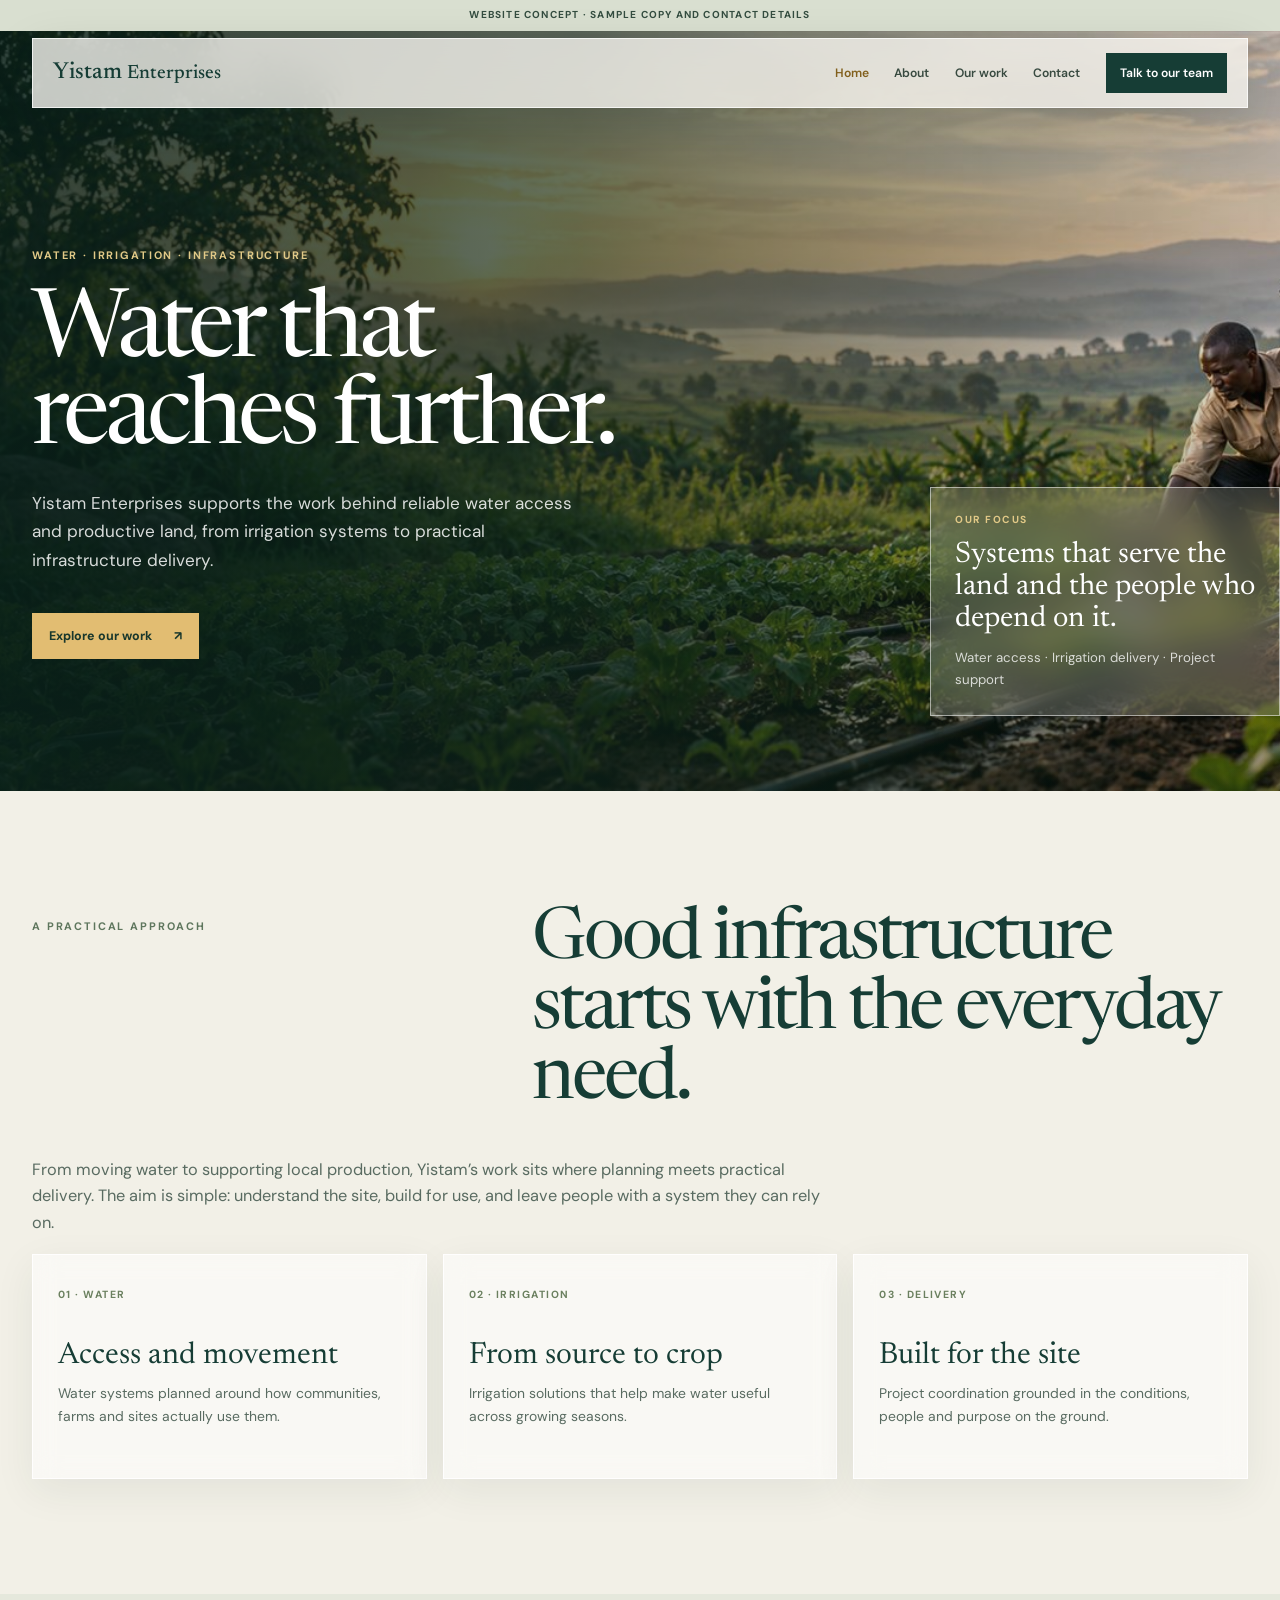
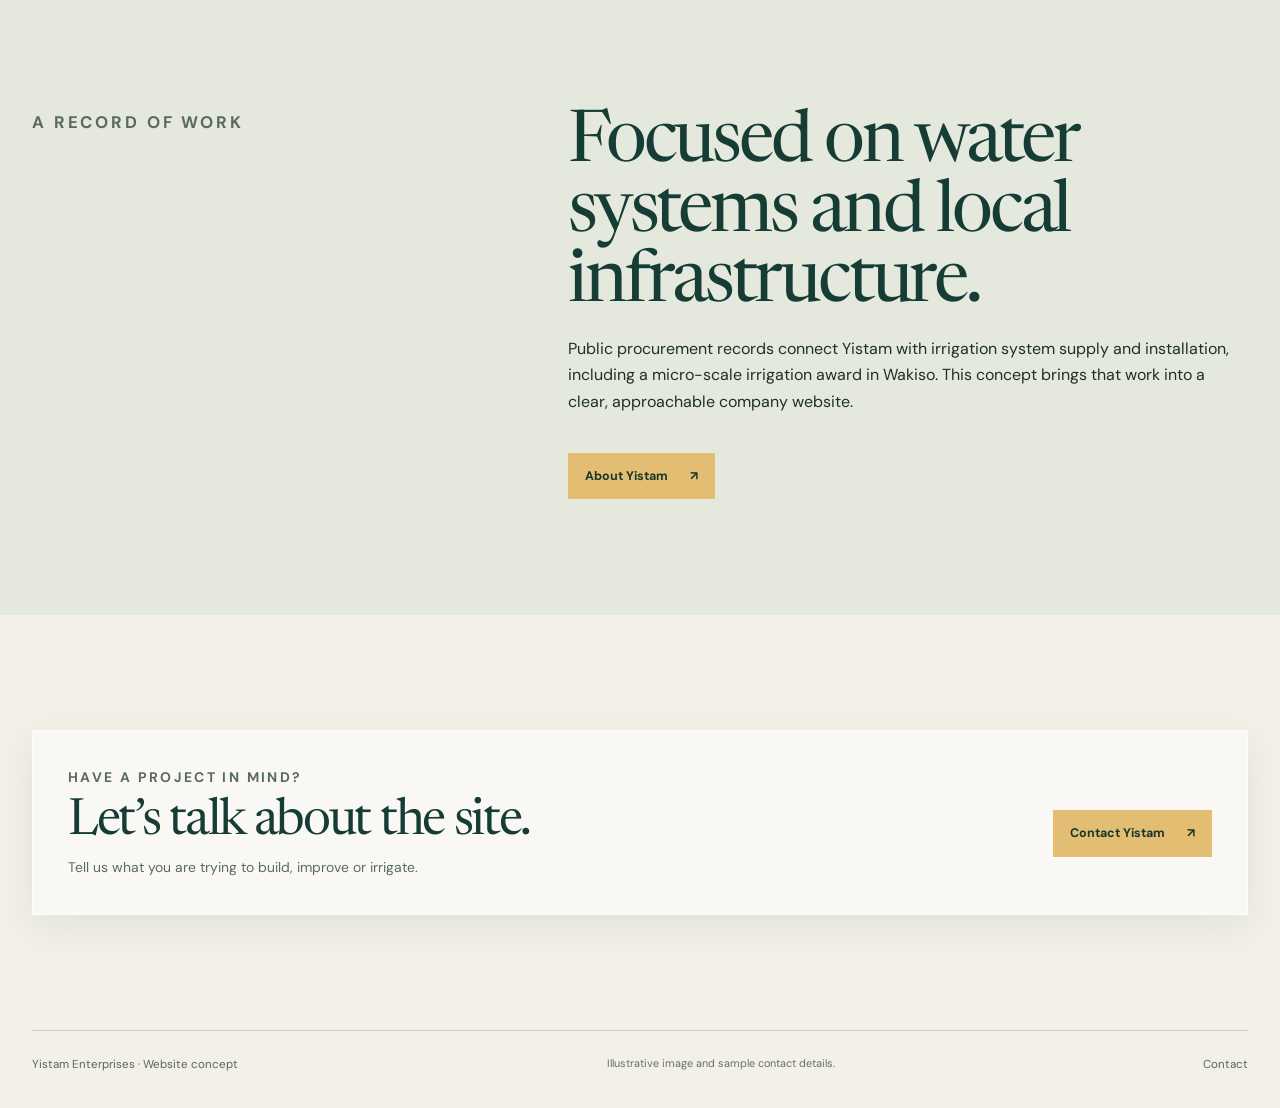
==== index.html @ 5ae100fd "Create standalone website concept" ====
<!doctype html><html lang="en"><head><meta charset="utf-8"><meta name="viewport" content="width=device-width,initial-scale=1"><meta name="theme-color" content="#163d35"><title>Yistam Enterprises | Water, works and irrigation</title><meta name="description" content="Yistam Enterprises works across water access, irrigation and infrastructure delivery in Uganda."><link rel="stylesheet" href="style.css"></head><body><div class="sample-strip">Website concept · sample copy and contact details</div><header class="site-header"><div class="wrap nav"><a class="brand" href="index.html">Yistam <small>Enterprises</small></a><nav class="nav-links" aria-label="Main navigation"><a aria-current="page" href="index.html">Home</a><a href="about.html">About</a><a href="work.html">Our work</a><a href="contact.html">Contact</a><a class="nav-cta" href="contact.html">Talk to our team</a></nav></div></header><main><section class="hero"><img src="images/hero.jpg" alt="Solar powered irrigation pump and crop rows in a rural Ugandan landscape"><div class="wrap" style="display:contents"><div class="hero-copy wrap"><p class="eyebrow">Water · Irrigation · Infrastructure</p><h1>Water that reaches further.</h1><p class="hero-lead">Yistam Enterprises supports the work behind reliable water access and productive land, from irrigation systems to practical infrastructure delivery.</p><a class="button" href="work.html">Explore our work <span aria-hidden="true">↗</span></a></div><aside class="hero-aside"><span>Our focus</span><strong>Systems that serve the land and the people who depend on it.</strong><p>Water access · Irrigation delivery · Project support</p></aside></div></section><section class="section"><div class="wrap"><div class="section-heading"><p class="label">A practical approach</p><h2>Good infrastructure starts with the everyday need.</h2></div><p class="section-copy">From moving water to supporting local production, Yistam’s work sits where planning meets practical delivery. The aim is simple: understand the site, build for use, and leave people with a system they can rely on.</p><div class="capabilities"><article class="glass-card"><small>01 · Water</small><h3>Access and movement</h3><p>Water systems planned around how communities, farms and sites actually use them.</p></article><article class="glass-card"><small>02 · Irrigation</small><h3>From source to crop</h3><p>Irrigation solutions that help make water useful across growing seasons.</p></article><article class="glass-card"><small>03 · Delivery</small><h3>Built for the site</h3><p>Project coordination grounded in the conditions, people and purpose on the ground.</p></article></div></div></section><section class="section band"><div class="wrap split"><p class="label">A record of work</p><div><h2>Focused on water systems and local infrastructure.</h2><p>Public procurement records connect Yistam with irrigation system supply and installation, including a micro-scale irrigation award in Wakiso. This concept brings that work into a clear, approachable company website.</p><a class="button" href="about.html">About Yistam <span aria-hidden="true">↗</span></a></div></div></section><section class="section"><div class="wrap contact-panel"><div><p class="label">Have a project in mind?</p><h2>Let’s talk about the site.</h2><p>Tell us what you are trying to build, improve or irrigate.</p></div><a class="button" href="contact.html">Contact Yistam <span aria-hidden="true">↗</span></a></div></section></main><footer class="wrap footer"><span>Yistam Enterprises · Website concept</span><span class="fiction-note">Illustrative image and sample contact details.</span><a href="contact.html">Contact</a></footer></body></html>
---- style.css ----
@import url('https://fonts.googleapis.com/css2?family=DM+Sans:wght@400;500;600;700&family=Newsreader:opsz,wght@6..72,400;6..72,500;6..72,600&display=swap');
:root{--forest:#163d35;--pine:#204e43;--moss:#a3b091;--ochre:#d3a24b;--paper:#f2f0e7;--white:rgba(250,249,244,.78);--ink:#1e302b;--muted:#596b61;--serif:'Newsreader',Georgia,serif;--sans:'DM Sans',Arial,sans-serif;--max:1320px}*{box-sizing:border-box}html{scroll-behavior:smooth}body{margin:0;background:var(--paper);color:var(--ink);font:400 16px/1.65 var(--sans)}a{color:inherit}img{display:block;width:100%;height:100%;object-fit:cover}.wrap{width:min(var(--max),calc(100% - 64px));margin:auto}.sample-strip{padding:7px 5vw;background:#d9dfd0;color:#344d40;text-align:center;font-size:.63rem;font-weight:700;letter-spacing:.12em;text-transform:uppercase}.site-header{position:absolute;z-index:10;top:38px;left:0;right:0}.nav{display:flex;align-items:center;justify-content:space-between;gap:28px;padding:14px 20px;background:rgba(250,249,244,.78);border:1px solid rgba(255,255,255,.74);box-shadow:0 16px 50px rgba(14,44,35,.14);backdrop-filter:blur(18px);-webkit-backdrop-filter:blur(18px)}.brand{font:500 1.45rem/1 var(--serif);color:var(--forest);text-decoration:none;white-space:nowrap}.nav-links{display:flex;align-items:center;gap:clamp(16px,2vw,30px)}.nav-links a{font-size:.76rem;font-weight:600;text-decoration:none;color:#384a40}.nav-links a[aria-current=page]{color:#82601d}.nav-links .nav-cta{padding:10px 14px;background:var(--forest);color:#fff}.hero{position:relative;min-height:760px;display:grid;grid-template-columns:minmax(0,1fr) minmax(300px,.72fr);align-items:end;gap:7vw;padding:160px 0 75px;color:white;background:#1d392e;overflow:hidden}.hero>img{position:absolute;inset:0;z-index:0}.hero:after{content:'';position:absolute;inset:0;z-index:1;background:linear-gradient(90deg,rgba(10,34,27,.83) 0%,rgba(15,39,29,.64) 45%,rgba(9,28,20,.1) 100%),linear-gradient(0deg,rgba(6,27,21,.35),transparent 55%)}.hero-copy,.hero-aside{position:relative;z-index:2}.eyebrow,.label{margin:0;font-size:.68rem;font-weight:700;letter-spacing:.17em;text-transform:uppercase;color:#e1c987}.hero h1{max-width:760px;margin:25px 0;font:400 clamp(3.6rem,7.4vw,7.5rem)/.92 var(--serif);letter-spacing:-.052em}.hero h1 em{color:#e2c27d;font-weight:400}.hero-lead{max-width:540px;color:rgba(255,255,255,.84);font-size:1.07rem}.hero-aside{justify-self:end;width:min(100%,350px);padding:24px;background:rgba(249,248,241,.17);border:1px solid rgba(255,255,255,.52);box-shadow:0 18px 55px rgba(0,0,0,.18);backdrop-filter:blur(19px);-webkit-backdrop-filter:blur(19px)}.hero-aside span{display:block;color:#e1c987;font-size:.64rem;font-weight:700;letter-spacing:.15em;text-transform:uppercase}.hero-aside strong{display:block;margin:11px 0;font:400 1.85rem/1.08 var(--serif)}.hero-aside p{margin:0;color:rgba(255,255,255,.79);font-size:.83rem}.button{display:inline-flex;align-items:center;gap:22px;margin-top:22px;padding:13px 17px;background:#e2bd72;color:#18372c;text-decoration:none;font-size:.78rem;font-weight:700}.section{padding:clamp(76px,9vw,120px) 0}.section-heading{display:grid;grid-template-columns:.7fr 1.3fr;gap:9vw;align-items:start;margin-bottom:40px}.section-heading .label{padding-top:12px;color:#5e765d}.section-heading h2,.section h2{margin:0;color:var(--forest);font:400 clamp(2.8rem,5.6vw,5.8rem)/.98 var(--serif);letter-spacing:-.045em}.section-copy{max-width:800px;color:var(--muted);font-size:1.02rem}.capabilities{display:grid;grid-template-columns:repeat(3,1fr);gap:16px}.glass-card{min-height:225px;padding:25px;background:rgba(255,255,255,.56);border:1px solid rgba(255,255,255,.86);box-shadow:0 12px 38px rgba(32,62,47,.07);backdrop-filter:blur(14px);-webkit-backdrop-filter:blur(14px)}.glass-card small{color:#6b805f;font-size:.65rem;font-weight:700;letter-spacing:.14em;text-transform:uppercase}.glass-card h3{margin:35px 0 11px;color:var(--forest);font:400 1.9rem/1 var(--serif)}.glass-card p{margin:0;color:var(--muted);font-size:.87rem}.band{background:#e5e8dc}.split{display:grid;grid-template-columns:.75fr 1.25fr;gap:10vw;align-items:start}.split>p{max-width:700px;color:var(--muted);font-size:1.05rem}.project-row{display:grid;grid-template-columns:120px 1fr auto;gap:28px;align-items:center;padding:25px 0;border-top:1px solid #bfc8b9}.project-row:last-child{border-bottom:1px solid #bfc8b9}.project-row .label{color:#6a7f5d}.project-row h3{margin:0;color:var(--forest);font:400 2rem/1 var(--serif)}.project-row p{margin:6px 0 0;color:var(--muted);font-size:.85rem}.project-row strong{font-size:.7rem;letter-spacing:.11em;text-transform:uppercase;color:#726034}.contact-panel{display:grid;grid-template-columns:1fr auto;gap:30px;align-items:center;padding:35px;background:rgba(255,255,255,.56);border:1px solid rgba(255,255,255,.85);box-shadow:0 12px 38px rgba(32,62,47,.07);backdrop-filter:blur(14px);-webkit-backdrop-filter:blur(14px)}.contact-panel h2{margin:8px 0;font:400 clamp(2.5rem,4vw,4rem)/1 var(--serif);color:var(--forest)}.contact-panel p{margin:0;color:var(--muted);font-size:.87rem}.contact-lines{display:grid;gap:8px;text-align:right;font-size:.82rem}.contact-lines a{text-decoration:none}.footer{display:flex;justify-content:space-between;gap:24px;padding:24px 0 34px;border-top:1px solid #c9d0c2;color:#58665b;font-size:.72rem}.footer a{text-decoration:none}.page-hero{padding:180px 0 80px;background:linear-gradient(120deg,#183b31,#71805f);color:white}.page-hero h1{max-width:850px;margin:18px 0;font:400 clamp(3.3rem,6.5vw,6.4rem)/.94 var(--serif);letter-spacing:-.05em}.page-hero p:last-child{max-width:700px;color:rgba(255,255,255,.83)}.fiction-note{color:#657268;font-size:.68rem}.nav:focus-within,.button:focus-visible,a:focus-visible{outline:3px solid var(--ochre);outline-offset:4px}@media(max-width:820px){.wrap{width:min(100% - 36px,var(--max))}.site-header{top:30px}.nav{align-items:flex-start;flex-direction:column;gap:12px}.nav-links{width:100%;gap:17px;flex-wrap:wrap}.nav-links a{font-size:.7rem}.nav-links .nav-cta{margin-left:auto}.hero{min-height:820px;grid-template-columns:1fr;align-content:end;gap:24px;padding:185px 0 45px}.hero h1{font-size:clamp(3.5rem,12vw,5.9rem)}.hero-aside{justify-self:start;width:min(100%,460px)}.section-heading,.split{grid-template-columns:1fr;gap:18px}.capabilities{grid-template-columns:1fr}.glass-card{min-height:180px}.glass-card h3{margin-top:22px}.project-row{grid-template-columns:80px 1fr;gap:16px}.project-row>strong{grid-column:2}.contact-panel{grid-template-columns:1fr}.contact-lines{text-align:left}.footer{flex-direction:column;gap:9px}}@media(prefers-reduced-motion:reduce){html{scroll-behavior:auto}*{animation:none!important;transition:none!important}}
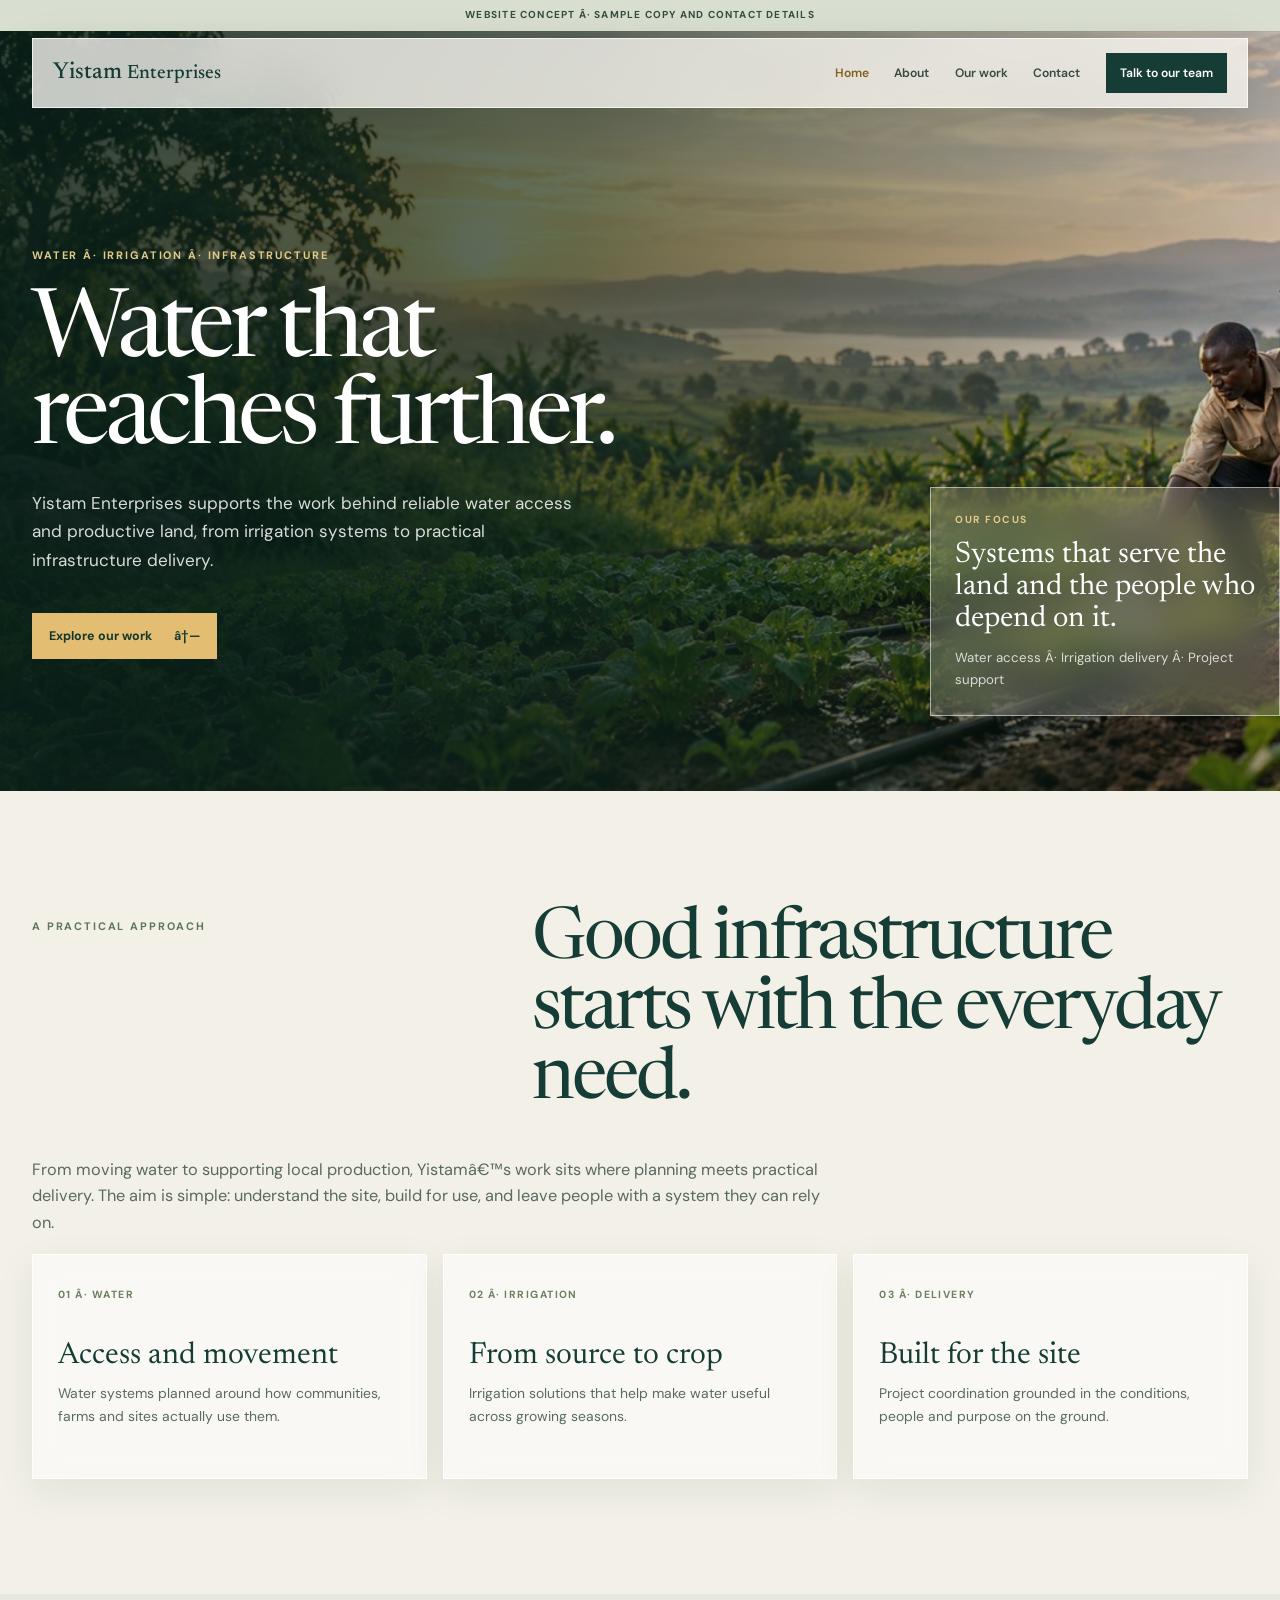
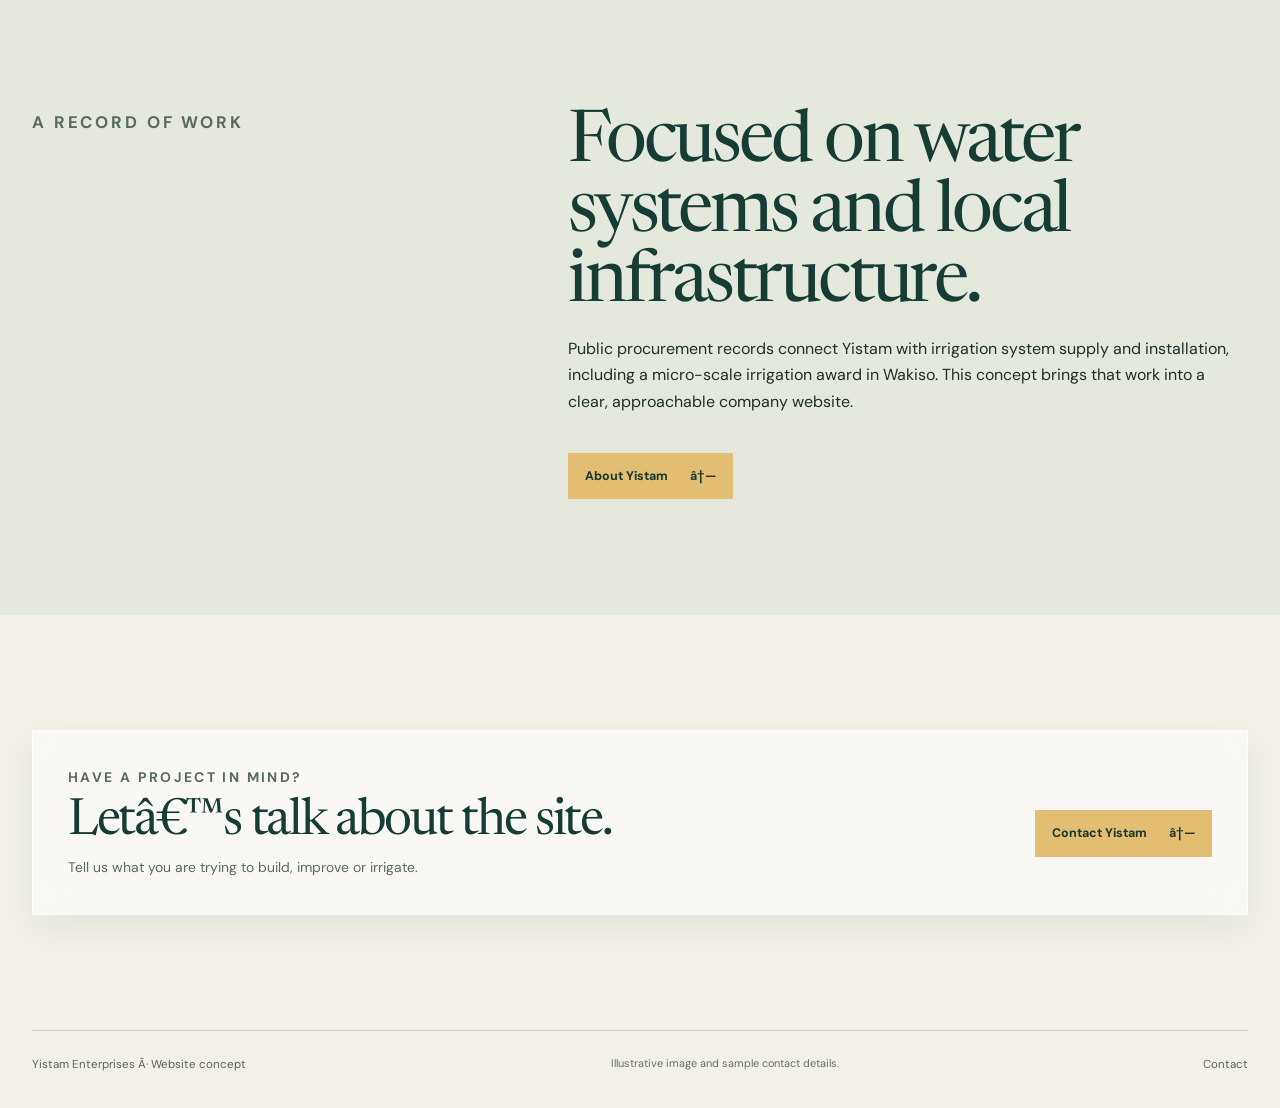
==== commit 33c61dc6: "Remove concept sample banner" ====
--- a/index.html
+++ b/index.html
@@ -1 +1 @@
-<!doctype html><html lang="en"><head><meta charset="utf-8"><meta name="viewport" content="width=device-width,initial-scale=1"><meta name="theme-color" content="#163d35"><title>Yistam Enterprises | Water, works and irrigation</title><meta name="description" content="Yistam Enterprises works across water access, irrigation and infrastructure delivery in Uganda."><link rel="stylesheet" href="style.css"></head><body><div class="sample-strip">Website concept · sample copy and contact details</div><header class="site-header"><div class="wrap nav"><a class="brand" href="index.html">Yistam <small>Enterprises</small></a><nav class="nav-links" aria-label="Main navigation"><a aria-current="page" href="index.html">Home</a><a href="about.html">About</a><a href="work.html">Our work</a><a href="contact.html">Contact</a><a class="nav-cta" href="contact.html">Talk to our team</a></nav></div></header><main><section class="hero"><img src="images/hero.jpg" alt="Solar powered irrigation pump and crop rows in a rural Ugandan landscape"><div class="wrap" style="display:contents"><div class="hero-copy wrap"><p class="eyebrow">Water · Irrigation · Infrastructure</p><h1>Water that reaches further.</h1><p class="hero-lead">Yistam Enterprises supports the work behind reliable water access and productive land, from irrigation systems to practical infrastructure delivery.</p><a class="button" href="work.html">Explore our work <span aria-hidden="true">↗</span></a></div><aside class="hero-aside"><span>Our focus</span><strong>Systems that serve the land and the people who depend on it.</strong><p>Water access · Irrigation delivery · Project support</p></aside></div></section><section class="section"><div class="wrap"><div class="section-heading"><p class="label">A practical approach</p><h2>Good infrastructure starts with the everyday need.</h2></div><p class="section-copy">From moving water to supporting local production, Yistam’s work sits where planning meets practical delivery. The aim is simple: understand the site, build for use, and leave people with a system they can rely on.</p><div class="capabilities"><article class="glass-card"><small>01 · Water</small><h3>Access and movement</h3><p>Water systems planned around how communities, farms and sites actually use them.</p></article><article class="glass-card"><small>02 · Irrigation</small><h3>From source to crop</h3><p>Irrigation solutions that help make water useful across growing seasons.</p></article><article class="glass-card"><small>03 · Delivery</small><h3>Built for the site</h3><p>Project coordination grounded in the conditions, people and purpose on the ground.</p></article></div></div></section><section class="section band"><div class="wrap split"><p class="label">A record of work</p><div><h2>Focused on water systems and local infrastructure.</h2><p>Public procurement records connect Yistam with irrigation system supply and installation, including a micro-scale irrigation award in Wakiso. This concept brings that work into a clear, approachable company website.</p><a class="button" href="about.html">About Yistam <span aria-hidden="true">↗</span></a></div></div></section><section class="section"><div class="wrap contact-panel"><div><p class="label">Have a project in mind?</p><h2>Let’s talk about the site.</h2><p>Tell us what you are trying to build, improve or irrigate.</p></div><a class="button" href="contact.html">Contact Yistam <span aria-hidden="true">↗</span></a></div></section></main><footer class="wrap footer"><span>Yistam Enterprises · Website concept</span><span class="fiction-note">Illustrative image and sample contact details.</span><a href="contact.html">Contact</a></footer></body></html>
+﻿<!doctype html><html lang="en"><head><meta charset="utf-8"><meta name="viewport" content="width=device-width,initial-scale=1"><meta name="theme-color" content="#163d35"><title>Yistam Enterprises | Water, works and irrigation</title><meta name="description" content="Yistam Enterprises works across water access, irrigation and infrastructure delivery in Uganda."><link rel="stylesheet" href="style.css"></head><body><div class="sample-strip">Website concept Â· sample copy and contact details</div><header class="site-header"><div class="wrap nav"><a class="brand" href="index.html">Yistam <small>Enterprises</small></a><nav class="nav-links" aria-label="Main navigation"><a aria-current="page" href="index.html">Home</a><a href="about.html">About</a><a href="work.html">Our work</a><a href="contact.html">Contact</a><a class="nav-cta" href="contact.html">Talk to our team</a></nav></div></header><main><section class="hero"><img src="images/hero.jpg" alt="Solar powered irrigation pump and crop rows in a rural Ugandan landscape"><div class="wrap" style="display:contents"><div class="hero-copy wrap"><p class="eyebrow">Water Â· Irrigation Â· Infrastructure</p><h1>Water that reaches further.</h1><p class="hero-lead">Yistam Enterprises supports the work behind reliable water access and productive land, from irrigation systems to practical infrastructure delivery.</p><a class="button" href="work.html">Explore our work <span aria-hidden="true">â†—</span></a></div><aside class="hero-aside"><span>Our focus</span><strong>Systems that serve the land and the people who depend on it.</strong><p>Water access Â· Irrigation delivery Â· Project support</p></aside></div></section><section class="section"><div class="wrap"><div class="section-heading"><p class="label">A practical approach</p><h2>Good infrastructure starts with the everyday need.</h2></div><p class="section-copy">From moving water to supporting local production, Yistamâ€™s work sits where planning meets practical delivery. The aim is simple: understand the site, build for use, and leave people with a system they can rely on.</p><div class="capabilities"><article class="glass-card"><small>01 Â· Water</small><h3>Access and movement</h3><p>Water systems planned around how communities, farms and sites actually use them.</p></article><article class="glass-card"><small>02 Â· Irrigation</small><h3>From source to crop</h3><p>Irrigation solutions that help make water useful across growing seasons.</p></article><article class="glass-card"><small>03 Â· Delivery</small><h3>Built for the site</h3><p>Project coordination grounded in the conditions, people and purpose on the ground.</p></article></div></div></section><section class="section band"><div class="wrap split"><p class="label">A record of work</p><div><h2>Focused on water systems and local infrastructure.</h2><p>Public procurement records connect Yistam with irrigation system supply and installation, including a micro-scale irrigation award in Wakiso. This concept brings that work into a clear, approachable company website.</p><a class="button" href="about.html">About Yistam <span aria-hidden="true">â†—</span></a></div></div></section><section class="section"><div class="wrap contact-panel"><div><p class="label">Have a project in mind?</p><h2>Letâ€™s talk about the site.</h2><p>Tell us what you are trying to build, improve or irrigate.</p></div><a class="button" href="contact.html">Contact Yistam <span aria-hidden="true">â†—</span></a></div></section></main><footer class="wrap footer"><span>Yistam Enterprises Â· Website concept</span><span class="fiction-note">Illustrative image and sample contact details.</span><a href="contact.html">Contact</a></footer></body></html>
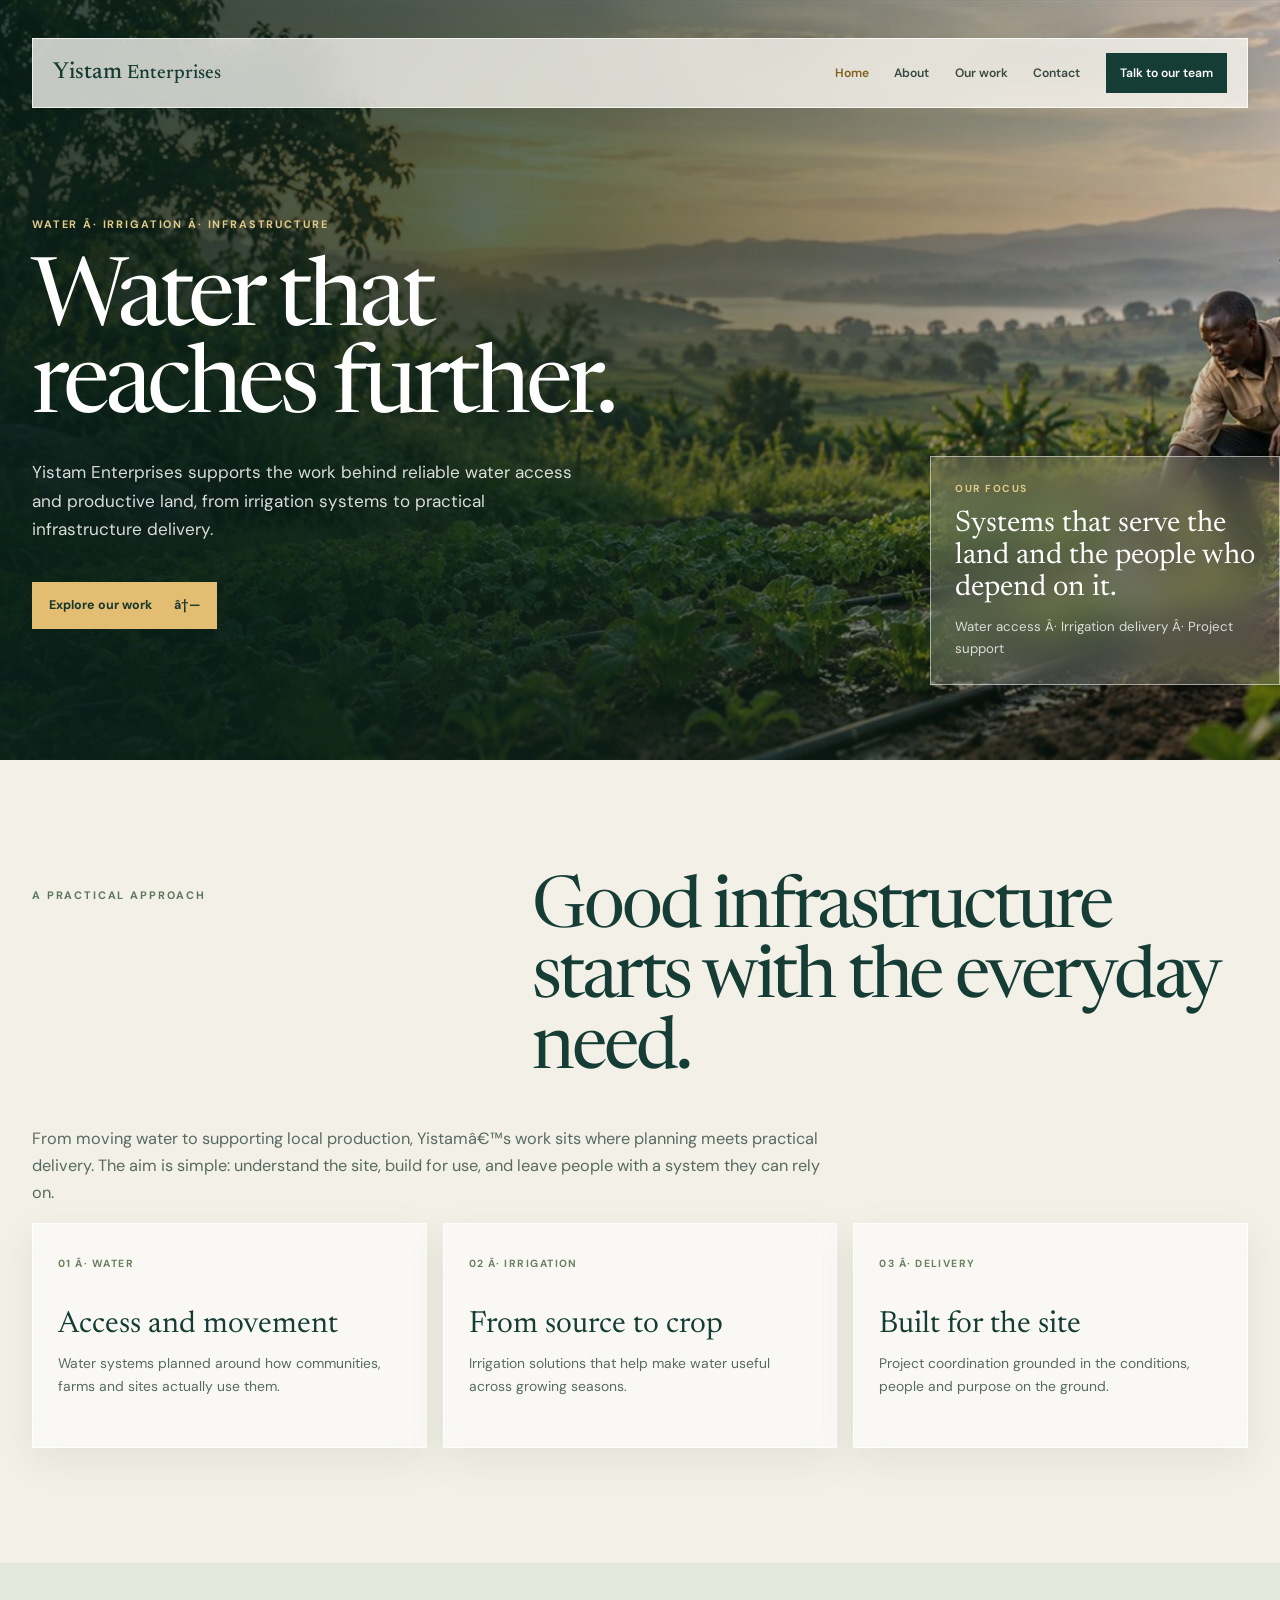
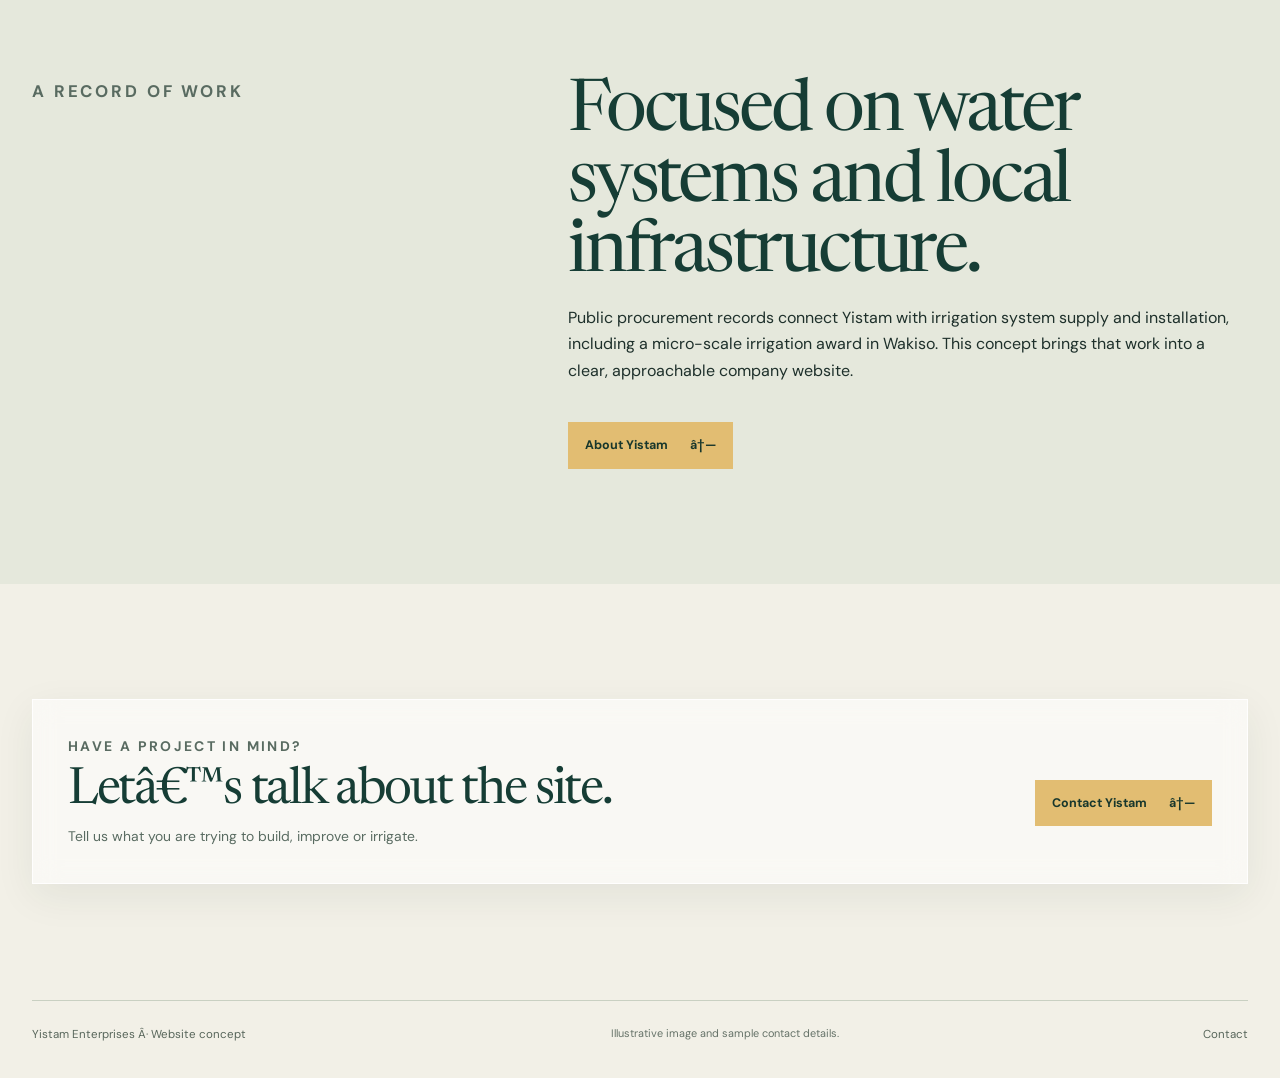
==== commit eac9072a: "Remove sample banner from site" ====
--- a/index.html
+++ b/index.html
@@ -1 +1 @@
-﻿<!doctype html><html lang="en"><head><meta charset="utf-8"><meta name="viewport" content="width=device-width,initial-scale=1"><meta name="theme-color" content="#163d35"><title>Yistam Enterprises | Water, works and irrigation</title><meta name="description" content="Yistam Enterprises works across water access, irrigation and infrastructure delivery in Uganda."><link rel="stylesheet" href="style.css"></head><body><div class="sample-strip">Website concept Â· sample copy and contact details</div><header class="site-header"><div class="wrap nav"><a class="brand" href="index.html">Yistam <small>Enterprises</small></a><nav class="nav-links" aria-label="Main navigation"><a aria-current="page" href="index.html">Home</a><a href="about.html">About</a><a href="work.html">Our work</a><a href="contact.html">Contact</a><a class="nav-cta" href="contact.html">Talk to our team</a></nav></div></header><main><section class="hero"><img src="images/hero.jpg" alt="Solar powered irrigation pump and crop rows in a rural Ugandan landscape"><div class="wrap" style="display:contents"><div class="hero-copy wrap"><p class="eyebrow">Water Â· Irrigation Â· Infrastructure</p><h1>Water that reaches further.</h1><p class="hero-lead">Yistam Enterprises supports the work behind reliable water access and productive land, from irrigation systems to practical infrastructure delivery.</p><a class="button" href="work.html">Explore our work <span aria-hidden="true">â†—</span></a></div><aside class="hero-aside"><span>Our focus</span><strong>Systems that serve the land and the people who depend on it.</strong><p>Water access Â· Irrigation delivery Â· Project support</p></aside></div></section><section class="section"><div class="wrap"><div class="section-heading"><p class="label">A practical approach</p><h2>Good infrastructure starts with the everyday need.</h2></div><p class="section-copy">From moving water to supporting local production, Yistamâ€™s work sits where planning meets practical delivery. The aim is simple: understand the site, build for use, and leave people with a system they can rely on.</p><div class="capabilities"><article class="glass-card"><small>01 Â· Water</small><h3>Access and movement</h3><p>Water systems planned around how communities, farms and sites actually use them.</p></article><article class="glass-card"><small>02 Â· Irrigation</small><h3>From source to crop</h3><p>Irrigation solutions that help make water useful across growing seasons.</p></article><article class="glass-card"><small>03 Â· Delivery</small><h3>Built for the site</h3><p>Project coordination grounded in the conditions, people and purpose on the ground.</p></article></div></div></section><section class="section band"><div class="wrap split"><p class="label">A record of work</p><div><h2>Focused on water systems and local infrastructure.</h2><p>Public procurement records connect Yistam with irrigation system supply and installation, including a micro-scale irrigation award in Wakiso. This concept brings that work into a clear, approachable company website.</p><a class="button" href="about.html">About Yistam <span aria-hidden="true">â†—</span></a></div></div></section><section class="section"><div class="wrap contact-panel"><div><p class="label">Have a project in mind?</p><h2>Letâ€™s talk about the site.</h2><p>Tell us what you are trying to build, improve or irrigate.</p></div><a class="button" href="contact.html">Contact Yistam <span aria-hidden="true">â†—</span></a></div></section></main><footer class="wrap footer"><span>Yistam Enterprises Â· Website concept</span><span class="fiction-note">Illustrative image and sample contact details.</span><a href="contact.html">Contact</a></footer></body></html>
+<!doctype html><html lang="en"><head><meta charset="utf-8"><meta name="viewport" content="width=device-width,initial-scale=1"><meta name="theme-color" content="#163d35"><title>Yistam Enterprises | Water, works and irrigation</title><meta name="description" content="Yistam Enterprises works across water access, irrigation and infrastructure delivery in Uganda."><link rel="stylesheet" href="style.css"></head><body><header class="site-header"><div class="wrap nav"><a class="brand" href="index.html">Yistam <small>Enterprises</small></a><nav class="nav-links" aria-label="Main navigation"><a aria-current="page" href="index.html">Home</a><a href="about.html">About</a><a href="work.html">Our work</a><a href="contact.html">Contact</a><a class="nav-cta" href="contact.html">Talk to our team</a></nav></div></header><main><section class="hero"><img src="images/hero.jpg" alt="Solar powered irrigation pump and crop rows in a rural Ugandan landscape"><div class="wrap" style="display:contents"><div class="hero-copy wrap"><p class="eyebrow">Water Â· Irrigation Â· Infrastructure</p><h1>Water that reaches further.</h1><p class="hero-lead">Yistam Enterprises supports the work behind reliable water access and productive land, from irrigation systems to practical infrastructure delivery.</p><a class="button" href="work.html">Explore our work <span aria-hidden="true">â†—</span></a></div><aside class="hero-aside"><span>Our focus</span><strong>Systems that serve the land and the people who depend on it.</strong><p>Water access Â· Irrigation delivery Â· Project support</p></aside></div></section><section class="section"><div class="wrap"><div class="section-heading"><p class="label">A practical approach</p><h2>Good infrastructure starts with the everyday need.</h2></div><p class="section-copy">From moving water to supporting local production, Yistamâ€™s work sits where planning meets practical delivery. The aim is simple: understand the site, build for use, and leave people with a system they can rely on.</p><div class="capabilities"><article class="glass-card"><small>01 Â· Water</small><h3>Access and movement</h3><p>Water systems planned around how communities, farms and sites actually use them.</p></article><article class="glass-card"><small>02 Â· Irrigation</small><h3>From source to crop</h3><p>Irrigation solutions that help make water useful across growing seasons.</p></article><article class="glass-card"><small>03 Â· Delivery</small><h3>Built for the site</h3><p>Project coordination grounded in the conditions, people and purpose on the ground.</p></article></div></div></section><section class="section band"><div class="wrap split"><p class="label">A record of work</p><div><h2>Focused on water systems and local infrastructure.</h2><p>Public procurement records connect Yistam with irrigation system supply and installation, including a micro-scale irrigation award in Wakiso. This concept brings that work into a clear, approachable company website.</p><a class="button" href="about.html">About Yistam <span aria-hidden="true">â†—</span></a></div></div></section><section class="section"><div class="wrap contact-panel"><div><p class="label">Have a project in mind?</p><h2>Letâ€™s talk about the site.</h2><p>Tell us what you are trying to build, improve or irrigate.</p></div><a class="button" href="contact.html">Contact Yistam <span aria-hidden="true">â†—</span></a></div></section></main><footer class="wrap footer"><span>Yistam Enterprises Â· Website concept</span><span class="fiction-note">Illustrative image and sample contact details.</span><a href="contact.html">Contact</a></footer></body></html>
--- a/style.css
+++ b/style.css
@@ -1,2 +1,2 @@
 @import url('https://fonts.googleapis.com/css2?family=DM+Sans:wght@400;500;600;700&family=Newsreader:opsz,wght@6..72,400;6..72,500;6..72,600&display=swap');
-:root{--forest:#163d35;--pine:#204e43;--moss:#a3b091;--ochre:#d3a24b;--paper:#f2f0e7;--white:rgba(250,249,244,.78);--ink:#1e302b;--muted:#596b61;--serif:'Newsreader',Georgia,serif;--sans:'DM Sans',Arial,sans-serif;--max:1320px}*{box-sizing:border-box}html{scroll-behavior:smooth}body{margin:0;background:var(--paper);color:var(--ink);font:400 16px/1.65 var(--sans)}a{color:inherit}img{display:block;width:100%;height:100%;object-fit:cover}.wrap{width:min(var(--max),calc(100% - 64px));margin:auto}.sample-strip{padding:7px 5vw;background:#d9dfd0;color:#344d40;text-align:center;font-size:.63rem;font-weight:700;letter-spacing:.12em;text-transform:uppercase}.site-header{position:absolute;z-index:10;top:38px;left:0;right:0}.nav{display:flex;align-items:center;justify-content:space-between;gap:28px;padding:14px 20px;background:rgba(250,249,244,.78);border:1px solid rgba(255,255,255,.74);box-shadow:0 16px 50px rgba(14,44,35,.14);backdrop-filter:blur(18px);-webkit-backdrop-filter:blur(18px)}.brand{font:500 1.45rem/1 var(--serif);color:var(--forest);text-decoration:none;white-space:nowrap}.nav-links{display:flex;align-items:center;gap:clamp(16px,2vw,30px)}.nav-links a{font-size:.76rem;font-weight:600;text-decoration:none;color:#384a40}.nav-links a[aria-current=page]{color:#82601d}.nav-links .nav-cta{padding:10px 14px;background:var(--forest);color:#fff}.hero{position:relative;min-height:760px;display:grid;grid-template-columns:minmax(0,1fr) minmax(300px,.72fr);align-items:end;gap:7vw;padding:160px 0 75px;color:white;background:#1d392e;overflow:hidden}.hero>img{position:absolute;inset:0;z-index:0}.hero:after{content:'';position:absolute;inset:0;z-index:1;background:linear-gradient(90deg,rgba(10,34,27,.83) 0%,rgba(15,39,29,.64) 45%,rgba(9,28,20,.1) 100%),linear-gradient(0deg,rgba(6,27,21,.35),transparent 55%)}.hero-copy,.hero-aside{position:relative;z-index:2}.eyebrow,.label{margin:0;font-size:.68rem;font-weight:700;letter-spacing:.17em;text-transform:uppercase;color:#e1c987}.hero h1{max-width:760px;margin:25px 0;font:400 clamp(3.6rem,7.4vw,7.5rem)/.92 var(--serif);letter-spacing:-.052em}.hero h1 em{color:#e2c27d;font-weight:400}.hero-lead{max-width:540px;color:rgba(255,255,255,.84);font-size:1.07rem}.hero-aside{justify-self:end;width:min(100%,350px);padding:24px;background:rgba(249,248,241,.17);border:1px solid rgba(255,255,255,.52);box-shadow:0 18px 55px rgba(0,0,0,.18);backdrop-filter:blur(19px);-webkit-backdrop-filter:blur(19px)}.hero-aside span{display:block;color:#e1c987;font-size:.64rem;font-weight:700;letter-spacing:.15em;text-transform:uppercase}.hero-aside strong{display:block;margin:11px 0;font:400 1.85rem/1.08 var(--serif)}.hero-aside p{margin:0;color:rgba(255,255,255,.79);font-size:.83rem}.button{display:inline-flex;align-items:center;gap:22px;margin-top:22px;padding:13px 17px;background:#e2bd72;color:#18372c;text-decoration:none;font-size:.78rem;font-weight:700}.section{padding:clamp(76px,9vw,120px) 0}.section-heading{display:grid;grid-template-columns:.7fr 1.3fr;gap:9vw;align-items:start;margin-bottom:40px}.section-heading .label{padding-top:12px;color:#5e765d}.section-heading h2,.section h2{margin:0;color:var(--forest);font:400 clamp(2.8rem,5.6vw,5.8rem)/.98 var(--serif);letter-spacing:-.045em}.section-copy{max-width:800px;color:var(--muted);font-size:1.02rem}.capabilities{display:grid;grid-template-columns:repeat(3,1fr);gap:16px}.glass-card{min-height:225px;padding:25px;background:rgba(255,255,255,.56);border:1px solid rgba(255,255,255,.86);box-shadow:0 12px 38px rgba(32,62,47,.07);backdrop-filter:blur(14px);-webkit-backdrop-filter:blur(14px)}.glass-card small{color:#6b805f;font-size:.65rem;font-weight:700;letter-spacing:.14em;text-transform:uppercase}.glass-card h3{margin:35px 0 11px;color:var(--forest);font:400 1.9rem/1 var(--serif)}.glass-card p{margin:0;color:var(--muted);font-size:.87rem}.band{background:#e5e8dc}.split{display:grid;grid-template-columns:.75fr 1.25fr;gap:10vw;align-items:start}.split>p{max-width:700px;color:var(--muted);font-size:1.05rem}.project-row{display:grid;grid-template-columns:120px 1fr auto;gap:28px;align-items:center;padding:25px 0;border-top:1px solid #bfc8b9}.project-row:last-child{border-bottom:1px solid #bfc8b9}.project-row .label{color:#6a7f5d}.project-row h3{margin:0;color:var(--forest);font:400 2rem/1 var(--serif)}.project-row p{margin:6px 0 0;color:var(--muted);font-size:.85rem}.project-row strong{font-size:.7rem;letter-spacing:.11em;text-transform:uppercase;color:#726034}.contact-panel{display:grid;grid-template-columns:1fr auto;gap:30px;align-items:center;padding:35px;background:rgba(255,255,255,.56);border:1px solid rgba(255,255,255,.85);box-shadow:0 12px 38px rgba(32,62,47,.07);backdrop-filter:blur(14px);-webkit-backdrop-filter:blur(14px)}.contact-panel h2{margin:8px 0;font:400 clamp(2.5rem,4vw,4rem)/1 var(--serif);color:var(--forest)}.contact-panel p{margin:0;color:var(--muted);font-size:.87rem}.contact-lines{display:grid;gap:8px;text-align:right;font-size:.82rem}.contact-lines a{text-decoration:none}.footer{display:flex;justify-content:space-between;gap:24px;padding:24px 0 34px;border-top:1px solid #c9d0c2;color:#58665b;font-size:.72rem}.footer a{text-decoration:none}.page-hero{padding:180px 0 80px;background:linear-gradient(120deg,#183b31,#71805f);color:white}.page-hero h1{max-width:850px;margin:18px 0;font:400 clamp(3.3rem,6.5vw,6.4rem)/.94 var(--serif);letter-spacing:-.05em}.page-hero p:last-child{max-width:700px;color:rgba(255,255,255,.83)}.fiction-note{color:#657268;font-size:.68rem}.nav:focus-within,.button:focus-visible,a:focus-visible{outline:3px solid var(--ochre);outline-offset:4px}@media(max-width:820px){.wrap{width:min(100% - 36px,var(--max))}.site-header{top:30px}.nav{align-items:flex-start;flex-direction:column;gap:12px}.nav-links{width:100%;gap:17px;flex-wrap:wrap}.nav-links a{font-size:.7rem}.nav-links .nav-cta{margin-left:auto}.hero{min-height:820px;grid-template-columns:1fr;align-content:end;gap:24px;padding:185px 0 45px}.hero h1{font-size:clamp(3.5rem,12vw,5.9rem)}.hero-aside{justify-self:start;width:min(100%,460px)}.section-heading,.split{grid-template-columns:1fr;gap:18px}.capabilities{grid-template-columns:1fr}.glass-card{min-height:180px}.glass-card h3{margin-top:22px}.project-row{grid-template-columns:80px 1fr;gap:16px}.project-row>strong{grid-column:2}.contact-panel{grid-template-columns:1fr}.contact-lines{text-align:left}.footer{flex-direction:column;gap:9px}}@media(prefers-reduced-motion:reduce){html{scroll-behavior:auto}*{animation:none!important;transition:none!important}}
+:root{--forest:#163d35;--pine:#204e43;--moss:#a3b091;--ochre:#d3a24b;--paper:#f2f0e7;--white:rgba(250,249,244,.78);--ink:#1e302b;--muted:#596b61;--serif:'Newsreader',Georgia,serif;--sans:'DM Sans',Arial,sans-serif;--max:1320px}*{box-sizing:border-box}html{scroll-behavior:smooth}body{margin:0;background:var(--paper);color:var(--ink);font:400 16px/1.65 var(--sans)}a{color:inherit}img{display:block;width:100%;height:100%;object-fit:cover}.wrap{width:min(var(--max),calc(100% - 64px));margin:auto}.site-header{position:absolute;z-index:10;top:38px;left:0;right:0}.nav{display:flex;align-items:center;justify-content:space-between;gap:28px;padding:14px 20px;background:rgba(250,249,244,.78);border:1px solid rgba(255,255,255,.74);box-shadow:0 16px 50px rgba(14,44,35,.14);backdrop-filter:blur(18px);-webkit-backdrop-filter:blur(18px)}.brand{font:500 1.45rem/1 var(--serif);color:var(--forest);text-decoration:none;white-space:nowrap}.nav-links{display:flex;align-items:center;gap:clamp(16px,2vw,30px)}.nav-links a{font-size:.76rem;font-weight:600;text-decoration:none;color:#384a40}.nav-links a[aria-current=page]{color:#82601d}.nav-links .nav-cta{padding:10px 14px;background:var(--forest);color:#fff}.hero{position:relative;min-height:760px;display:grid;grid-template-columns:minmax(0,1fr) minmax(300px,.72fr);align-items:end;gap:7vw;padding:160px 0 75px;color:white;background:#1d392e;overflow:hidden}.hero>img{position:absolute;inset:0;z-index:0}.hero:after{content:'';position:absolute;inset:0;z-index:1;background:linear-gradient(90deg,rgba(10,34,27,.83) 0%,rgba(15,39,29,.64) 45%,rgba(9,28,20,.1) 100%),linear-gradient(0deg,rgba(6,27,21,.35),transparent 55%)}.hero-copy,.hero-aside{position:relative;z-index:2}.eyebrow,.label{margin:0;font-size:.68rem;font-weight:700;letter-spacing:.17em;text-transform:uppercase;color:#e1c987}.hero h1{max-width:760px;margin:25px 0;font:400 clamp(3.6rem,7.4vw,7.5rem)/.92 var(--serif);letter-spacing:-.052em}.hero h1 em{color:#e2c27d;font-weight:400}.hero-lead{max-width:540px;color:rgba(255,255,255,.84);font-size:1.07rem}.hero-aside{justify-self:end;width:min(100%,350px);padding:24px;background:rgba(249,248,241,.17);border:1px solid rgba(255,255,255,.52);box-shadow:0 18px 55px rgba(0,0,0,.18);backdrop-filter:blur(19px);-webkit-backdrop-filter:blur(19px)}.hero-aside span{display:block;color:#e1c987;font-size:.64rem;font-weight:700;letter-spacing:.15em;text-transform:uppercase}.hero-aside strong{display:block;margin:11px 0;font:400 1.85rem/1.08 var(--serif)}.hero-aside p{margin:0;color:rgba(255,255,255,.79);font-size:.83rem}.button{display:inline-flex;align-items:center;gap:22px;margin-top:22px;padding:13px 17px;background:#e2bd72;color:#18372c;text-decoration:none;font-size:.78rem;font-weight:700}.section{padding:clamp(76px,9vw,120px) 0}.section-heading{display:grid;grid-template-columns:.7fr 1.3fr;gap:9vw;align-items:start;margin-bottom:40px}.section-heading .label{padding-top:12px;color:#5e765d}.section-heading h2,.section h2{margin:0;color:var(--forest);font:400 clamp(2.8rem,5.6vw,5.8rem)/.98 var(--serif);letter-spacing:-.045em}.section-copy{max-width:800px;color:var(--muted);font-size:1.02rem}.capabilities{display:grid;grid-template-columns:repeat(3,1fr);gap:16px}.glass-card{min-height:225px;padding:25px;background:rgba(255,255,255,.56);border:1px solid rgba(255,255,255,.86);box-shadow:0 12px 38px rgba(32,62,47,.07);backdrop-filter:blur(14px);-webkit-backdrop-filter:blur(14px)}.glass-card small{color:#6b805f;font-size:.65rem;font-weight:700;letter-spacing:.14em;text-transform:uppercase}.glass-card h3{margin:35px 0 11px;color:var(--forest);font:400 1.9rem/1 var(--serif)}.glass-card p{margin:0;color:var(--muted);font-size:.87rem}.band{background:#e5e8dc}.split{display:grid;grid-template-columns:.75fr 1.25fr;gap:10vw;align-items:start}.split>p{max-width:700px;color:var(--muted);font-size:1.05rem}.project-row{display:grid;grid-template-columns:120px 1fr auto;gap:28px;align-items:center;padding:25px 0;border-top:1px solid #bfc8b9}.project-row:last-child{border-bottom:1px solid #bfc8b9}.project-row .label{color:#6a7f5d}.project-row h3{margin:0;color:var(--forest);font:400 2rem/1 var(--serif)}.project-row p{margin:6px 0 0;color:var(--muted);font-size:.85rem}.project-row strong{font-size:.7rem;letter-spacing:.11em;text-transform:uppercase;color:#726034}.contact-panel{display:grid;grid-template-columns:1fr auto;gap:30px;align-items:center;padding:35px;background:rgba(255,255,255,.56);border:1px solid rgba(255,255,255,.85);box-shadow:0 12px 38px rgba(32,62,47,.07);backdrop-filter:blur(14px);-webkit-backdrop-filter:blur(14px)}.contact-panel h2{margin:8px 0;font:400 clamp(2.5rem,4vw,4rem)/1 var(--serif);color:var(--forest)}.contact-panel p{margin:0;color:var(--muted);font-size:.87rem}.contact-lines{display:grid;gap:8px;text-align:right;font-size:.82rem}.contact-lines a{text-decoration:none}.footer{display:flex;justify-content:space-between;gap:24px;padding:24px 0 34px;border-top:1px solid #c9d0c2;color:#58665b;font-size:.72rem}.footer a{text-decoration:none}.page-hero{padding:180px 0 80px;background:linear-gradient(120deg,#183b31,#71805f);color:white}.page-hero h1{max-width:850px;margin:18px 0;font:400 clamp(3.3rem,6.5vw,6.4rem)/.94 var(--serif);letter-spacing:-.05em}.page-hero p:last-child{max-width:700px;color:rgba(255,255,255,.83)}.fiction-note{color:#657268;font-size:.68rem}.nav:focus-within,.button:focus-visible,a:focus-visible{outline:3px solid var(--ochre);outline-offset:4px}@media(max-width:820px){.wrap{width:min(100% - 36px,var(--max))}.site-header{top:30px}.nav{align-items:flex-start;flex-direction:column;gap:12px}.nav-links{width:100%;gap:17px;flex-wrap:wrap}.nav-links a{font-size:.7rem}.nav-links .nav-cta{margin-left:auto}.hero{min-height:820px;grid-template-columns:1fr;align-content:end;gap:24px;padding:185px 0 45px}.hero h1{font-size:clamp(3.5rem,12vw,5.9rem)}.hero-aside{justify-self:start;width:min(100%,460px)}.section-heading,.split{grid-template-columns:1fr;gap:18px}.capabilities{grid-template-columns:1fr}.glass-card{min-height:180px}.glass-card h3{margin-top:22px}.project-row{grid-template-columns:80px 1fr;gap:16px}.project-row>strong{grid-column:2}.contact-panel{grid-template-columns:1fr}.contact-lines{text-align:left}.footer{flex-direction:column;gap:9px}}@media(prefers-reduced-motion:reduce){html{scroll-behavior:auto}*{animation:none!important;transition:none!important}}
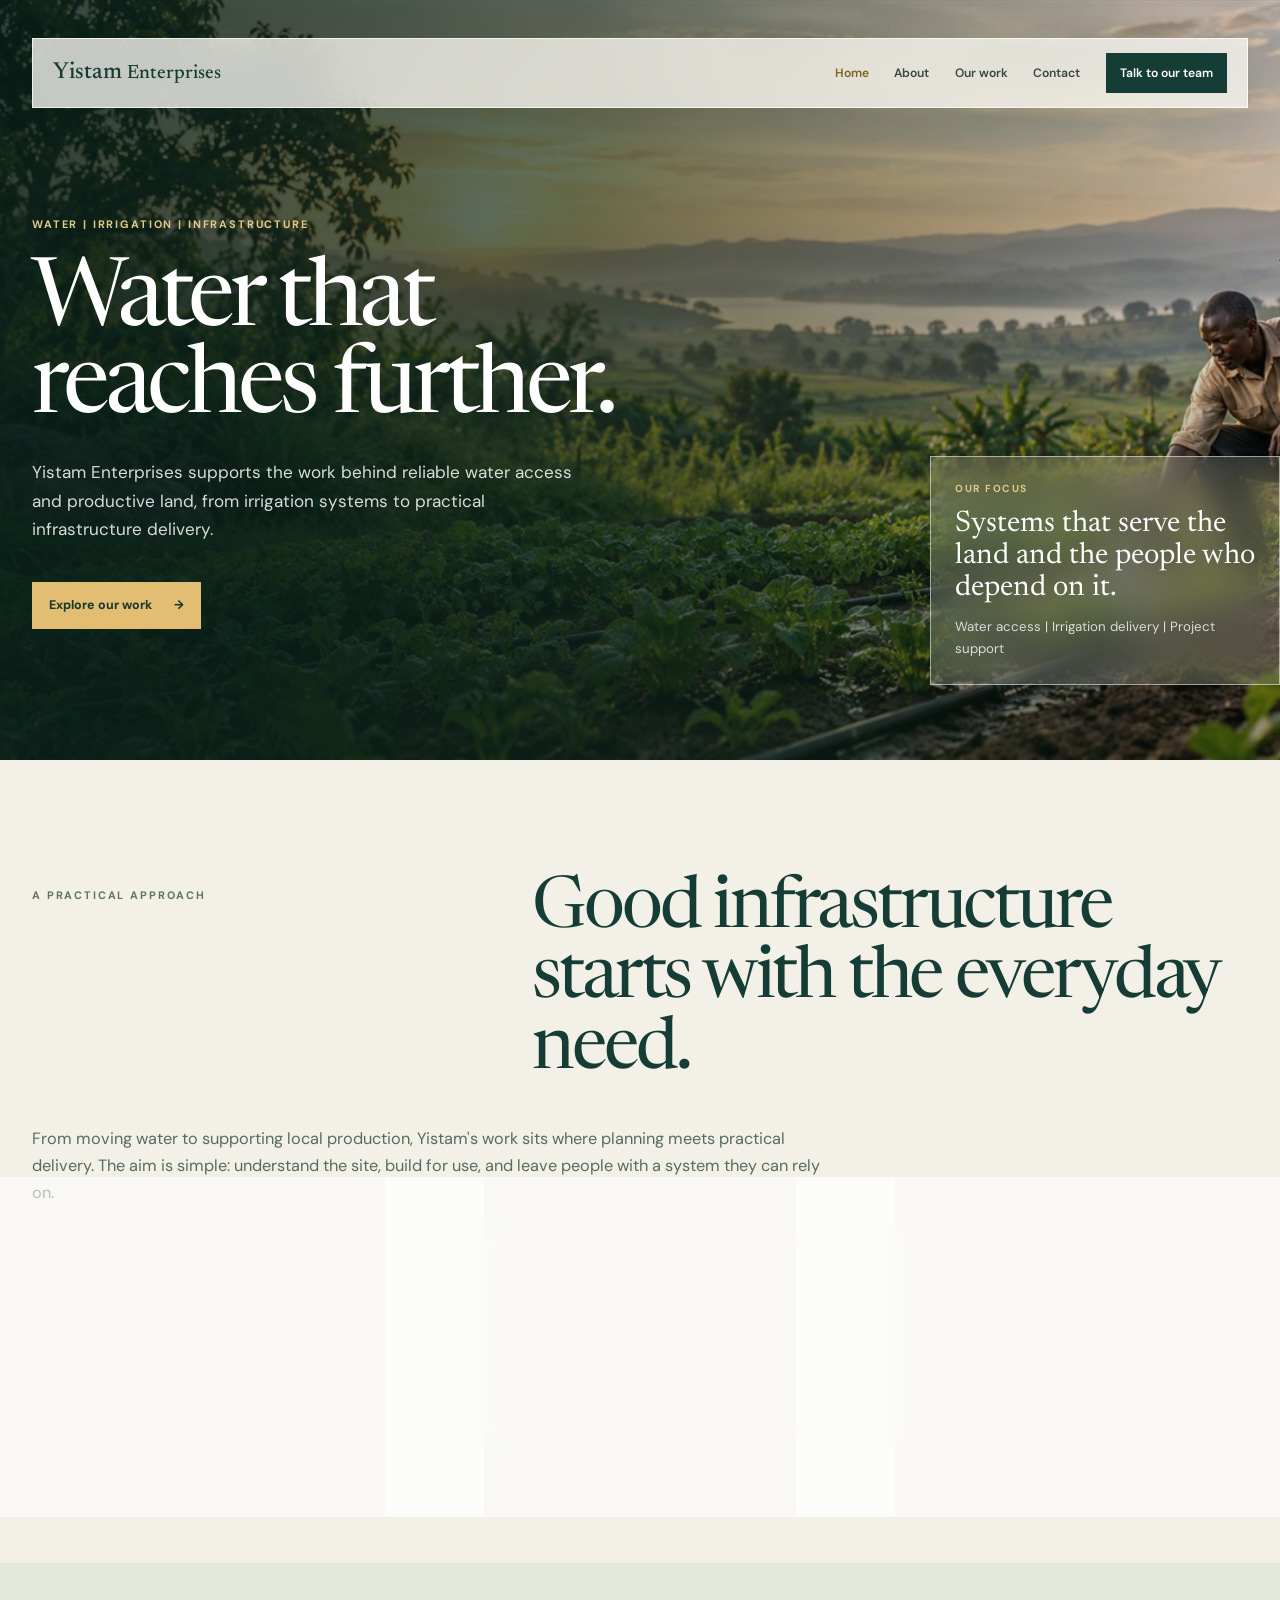
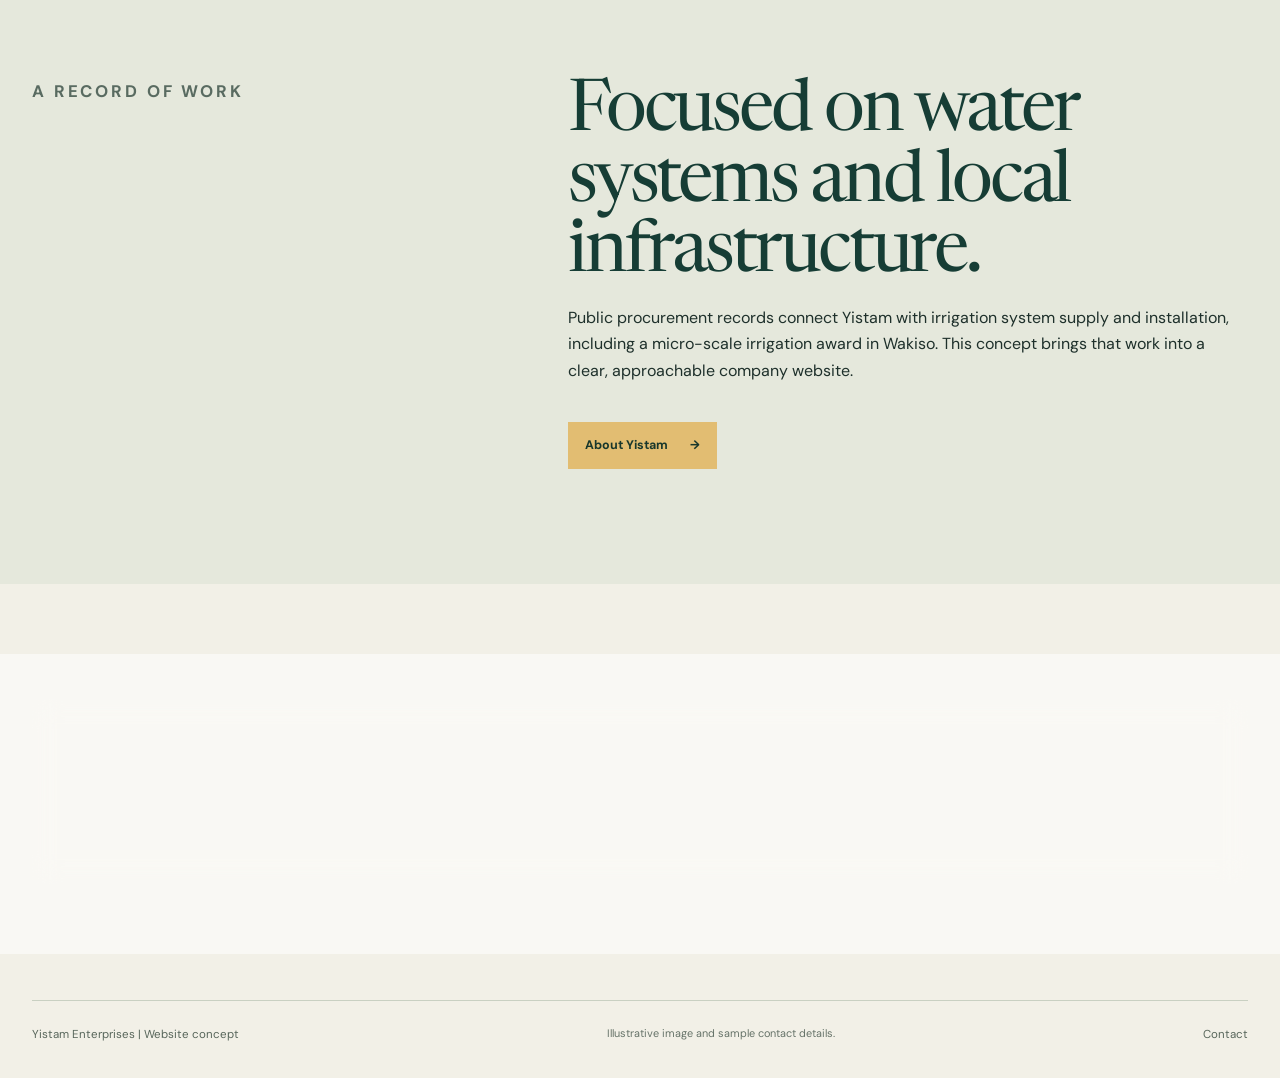
==== commit b26633c8: "Fix text encoding in website copy" ====
--- a/index.html
+++ b/index.html
@@ -1 +1 @@
-<!doctype html><html lang="en"><head><meta charset="utf-8"><meta name="viewport" content="width=device-width,initial-scale=1"><meta name="theme-color" content="#163d35"><title>Yistam Enterprises | Water, works and irrigation</title><meta name="description" content="Yistam Enterprises works across water access, irrigation and infrastructure delivery in Uganda."><link rel="stylesheet" href="style.css"></head><body><header class="site-header"><div class="wrap nav"><a class="brand" href="index.html">Yistam <small>Enterprises</small></a><nav class="nav-links" aria-label="Main navigation"><a aria-current="page" href="index.html">Home</a><a href="about.html">About</a><a href="work.html">Our work</a><a href="contact.html">Contact</a><a class="nav-cta" href="contact.html">Talk to our team</a></nav></div></header><main><section class="hero"><img src="images/hero.jpg" alt="Solar powered irrigation pump and crop rows in a rural Ugandan landscape"><div class="wrap" style="display:contents"><div class="hero-copy wrap"><p class="eyebrow">Water Â· Irrigation Â· Infrastructure</p><h1>Water that reaches further.</h1><p class="hero-lead">Yistam Enterprises supports the work behind reliable water access and productive land, from irrigation systems to practical infrastructure delivery.</p><a class="button" href="work.html">Explore our work <span aria-hidden="true">â†—</span></a></div><aside class="hero-aside"><span>Our focus</span><strong>Systems that serve the land and the people who depend on it.</strong><p>Water access Â· Irrigation delivery Â· Project support</p></aside></div></section><section class="section"><div class="wrap"><div class="section-heading"><p class="label">A practical approach</p><h2>Good infrastructure starts with the everyday need.</h2></div><p class="section-copy">From moving water to supporting local production, Yistamâ€™s work sits where planning meets practical delivery. The aim is simple: understand the site, build for use, and leave people with a system they can rely on.</p><div class="capabilities"><article class="glass-card"><small>01 Â· Water</small><h3>Access and movement</h3><p>Water systems planned around how communities, farms and sites actually use them.</p></article><article class="glass-card"><small>02 Â· Irrigation</small><h3>From source to crop</h3><p>Irrigation solutions that help make water useful across growing seasons.</p></article><article class="glass-card"><small>03 Â· Delivery</small><h3>Built for the site</h3><p>Project coordination grounded in the conditions, people and purpose on the ground.</p></article></div></div></section><section class="section band"><div class="wrap split"><p class="label">A record of work</p><div><h2>Focused on water systems and local infrastructure.</h2><p>Public procurement records connect Yistam with irrigation system supply and installation, including a micro-scale irrigation award in Wakiso. This concept brings that work into a clear, approachable company website.</p><a class="button" href="about.html">About Yistam <span aria-hidden="true">â†—</span></a></div></div></section><section class="section"><div class="wrap contact-panel"><div><p class="label">Have a project in mind?</p><h2>Letâ€™s talk about the site.</h2><p>Tell us what you are trying to build, improve or irrigate.</p></div><a class="button" href="contact.html">Contact Yistam <span aria-hidden="true">â†—</span></a></div></section></main><footer class="wrap footer"><span>Yistam Enterprises Â· Website concept</span><span class="fiction-note">Illustrative image and sample contact details.</span><a href="contact.html">Contact</a></footer></body></html>
+<!doctype html><html lang="en"><head><meta charset="utf-8"><meta name="viewport" content="width=device-width,initial-scale=1"><meta name="theme-color" content="#163d35"><title>Yistam Enterprises | Water, works and irrigation</title><meta name="description" content="Yistam Enterprises works across water access, irrigation and infrastructure delivery in Uganda."><link rel="stylesheet" href="style.css"></head><body><header class="site-header"><div class="wrap nav"><a class="brand" href="index.html">Yistam <small>Enterprises</small></a><nav class="nav-links" aria-label="Main navigation"><a aria-current="page" href="index.html">Home</a><a href="about.html">About</a><a href="work.html">Our work</a><a href="contact.html">Contact</a><a class="nav-cta" href="contact.html">Talk to our team</a></nav></div></header><main><section class="hero"><img src="images/hero.jpg" alt="Solar powered irrigation pump and crop rows in a rural Ugandan landscape"><div class="wrap" style="display:contents"><div class="hero-copy wrap"><p class="eyebrow">Water  |  Irrigation  |  Infrastructure</p><h1>Water that reaches further.</h1><p class="hero-lead">Yistam Enterprises supports the work behind reliable water access and productive land, from irrigation systems to practical infrastructure delivery.</p><a class="button" href="work.html">Explore our work <span aria-hidden="true">&rarr;</span></a></div><aside class="hero-aside"><span>Our focus</span><strong>Systems that serve the land and the people who depend on it.</strong><p>Water access  |  Irrigation delivery  |  Project support</p></aside></div></section><section class="section"><div class="wrap"><div class="section-heading"><p class="label">A practical approach</p><h2>Good infrastructure starts with the everyday need.</h2></div><p class="section-copy">From moving water to supporting local production, Yistam's work sits where planning meets practical delivery. The aim is simple: understand the site, build for use, and leave people with a system they can rely on.</p><div class="capabilities"><article class="glass-card"><small>01  |  Water</small><h3>Access and movement</h3><p>Water systems planned around how communities, farms and sites actually use them.</p></article><article class="glass-card"><small>02  |  Irrigation</small><h3>From source to crop</h3><p>Irrigation solutions that help make water useful across growing seasons.</p></article><article class="glass-card"><small>03  |  Delivery</small><h3>Built for the site</h3><p>Project coordination grounded in the conditions, people and purpose on the ground.</p></article></div></div></section><section class="section band"><div class="wrap split"><p class="label">A record of work</p><div><h2>Focused on water systems and local infrastructure.</h2><p>Public procurement records connect Yistam with irrigation system supply and installation, including a micro-scale irrigation award in Wakiso. This concept brings that work into a clear, approachable company website.</p><a class="button" href="about.html">About Yistam <span aria-hidden="true">&rarr;</span></a></div></div></section><section class="section"><div class="wrap contact-panel"><div><p class="label">Have a project in mind?</p><h2>Let's talk about the site.</h2><p>Tell us what you are trying to build, improve or irrigate.</p></div><a class="button" href="contact.html">Contact Yistam <span aria-hidden="true">&rarr;</span></a></div></section></main><footer class="wrap footer"><span>Yistam Enterprises  |  Website concept</span><span class="fiction-note">Illustrative image and sample contact details.</span><a href="contact.html">Contact</a></footer></body></html>
